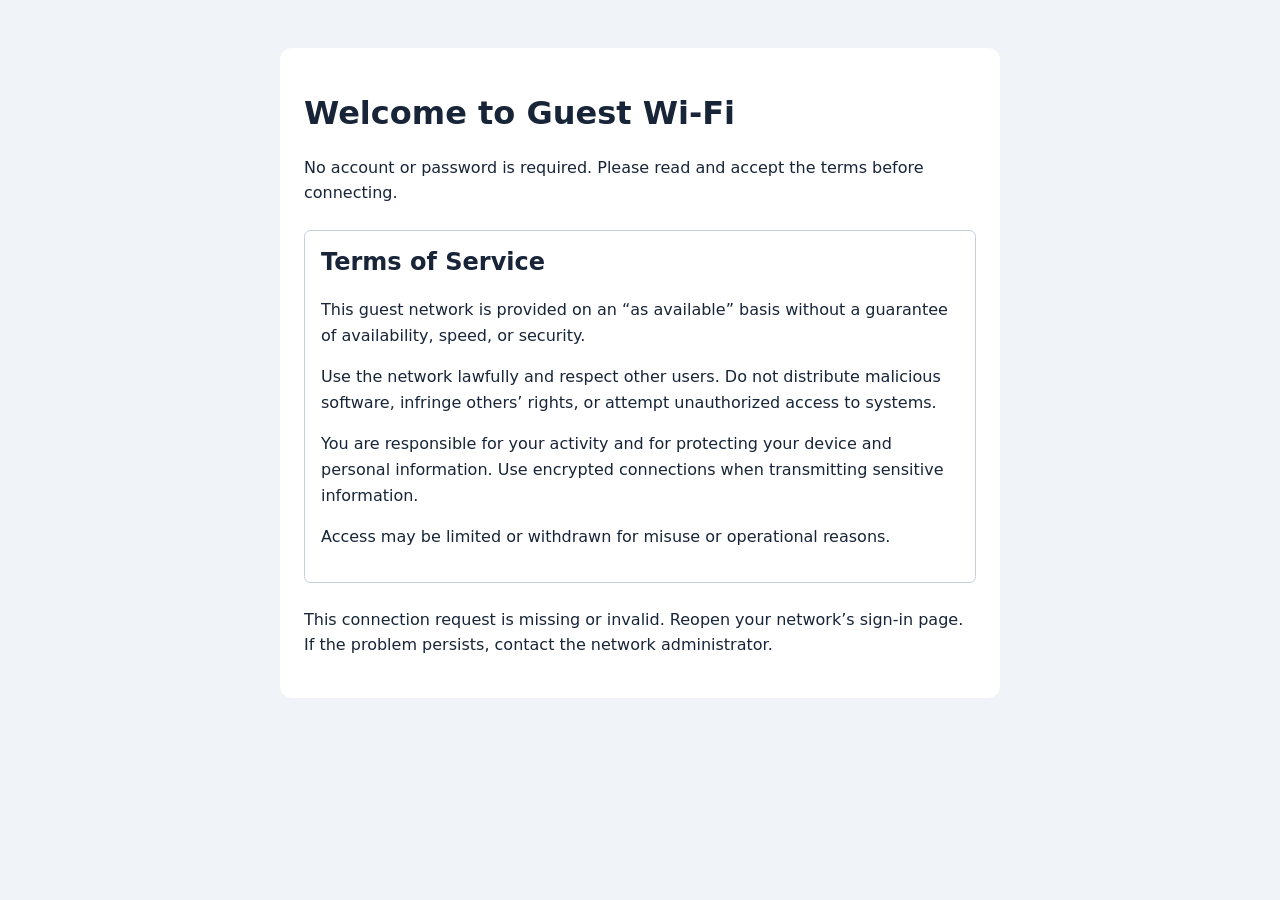
==== index.html @ 50916c89 "Add static FortiGate terms-only captive portal Co-authored-by: BartelLuis <81250959+BartelLuis@users" ====
<!doctype html>
<html lang="en">
<head>
  <meta charset="utf-8">
  <meta name="viewport" content="width=device-width, initial-scale=1">
  <meta name="referrer" content="no-referrer">
  <title>Guest Wi-Fi — Terms of Service</title>
  <link rel="stylesheet" href="styles.css">
  <script src="config.js" defer></script>
  <script src="portal.js" defer></script>
</head>
<body>
  <main>
    <h1>Welcome to Guest Wi-Fi</h1>
    <p>No account or password is required. Please read and accept the terms before connecting.</p>
    <section aria-labelledby="terms-title">
      <h2 id="terms-title">Terms of Service</h2>
      <p>This guest network is provided on an “as available” basis without a guarantee of availability, speed, or security.</p>
      <p>Use the network lawfully and respect other users. Do not distribute malicious software, infringe others’ rights, or attempt unauthorized access to systems.</p>
      <p>You are responsible for your activity and for protecting your device and personal information. Use encrypted connections when transmitting sensitive information.</p>
      <p>Access may be limited or withdrawn for misuse or operational reasons.</p>
    </section>
    <p id="status" role="status" aria-live="polite">Checking your connection request…</p>
    <noscript><p>JavaScript is required to connect. Enable it and reopen the network’s sign-in page.</p></noscript>
    <form id="accept-form" method="post" hidden>
      <input type="hidden" name="magic" id="magic">
      <input type="hidden" name="4Tredir" id="redirect">
      <input type="hidden" name="answer" value="1">
      <label><input type="checkbox" id="agree" required> I have read and accept the Terms of Service.</label>
      <div class="actions">
        <button type="submit" id="connect" disabled>Accept and connect</button>
        <button type="button" id="decline">Decline</button>
      </div>
    </form>
  </main>
</body>
</html>
---- styles.css ----
:root {
  font-family: system-ui, sans-serif;
  color: #182538;
  background: #f0f3f7;
  line-height: 1.6;
}

body { margin: 0; padding: 1rem; }
main { max-width: 42rem; margin: 2rem auto; padding: 1.5rem; background: white; border-radius: .75rem; }
h1, h2 { line-height: 1.25; }
section { border: 1px solid #c5ceda; border-radius: .4rem; padding: 1rem; margin: 1.5rem 0; }
section h2 { margin-top: 0; }
label { display: block; }
input[type="checkbox"] { width: 1.2rem; height: 1.2rem; vertical-align: middle; }
.actions { display: flex; flex-wrap: wrap; gap: .75rem; margin-top: 1rem; }
button { padding: .8rem 1.2rem; font: inherit; border: 1px solid #475569; border-radius: .4rem; cursor: pointer; }
button[type="submit"] { color: white; background: #164b97; }
button:disabled { opacity: .55; cursor: not-allowed; }
:focus-visible { outline: 3px solid #ae5800; outline-offset: 3px; }
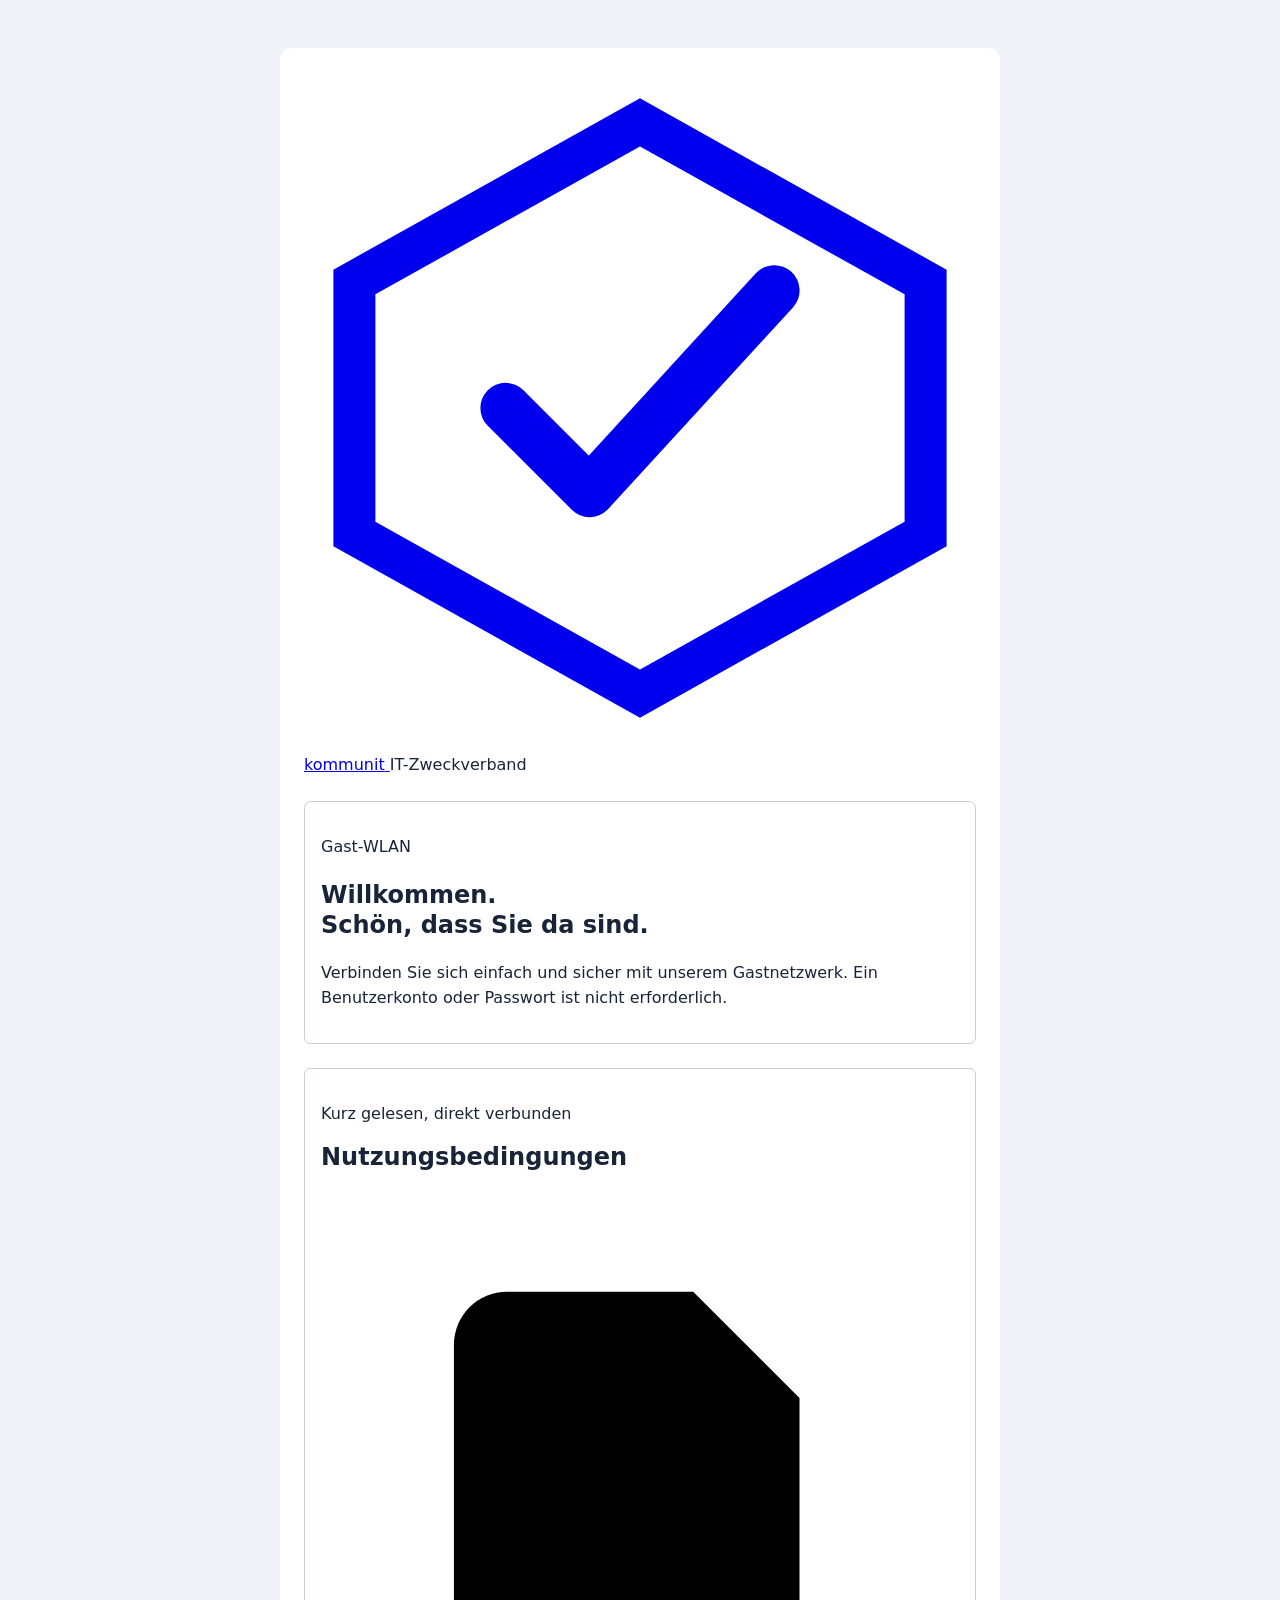
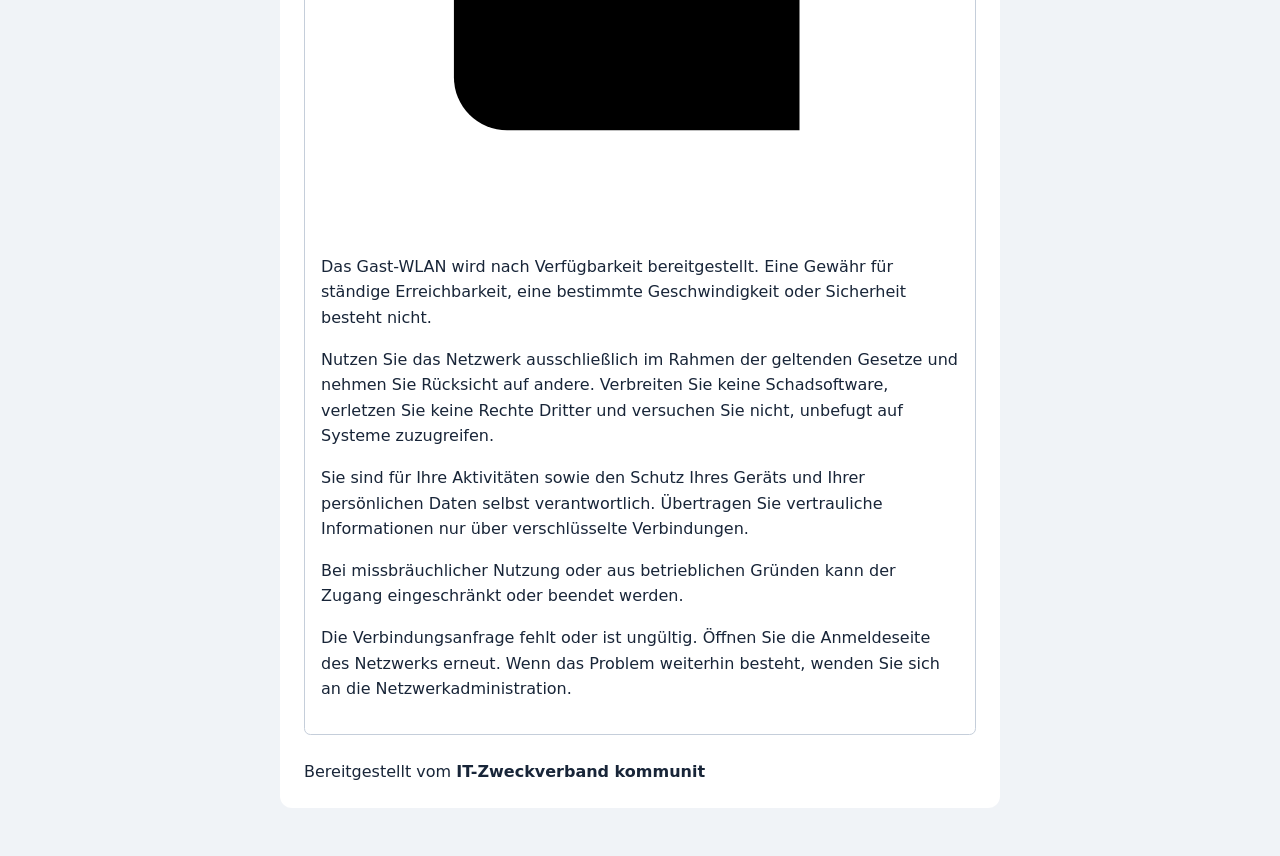
==== commit a2ac2699: "Localize guest portal in German Co-authored-by: BartelLuis <81250959+BartelLuis@users.noreply.github" ====
--- a/index.html
+++ b/index.html
@@ -1,37 +1,70 @@
 <!doctype html>
-<html lang="en">
+<html lang="de">
 <head>
   <meta charset="utf-8">
   <meta name="viewport" content="width=device-width, initial-scale=1">
   <meta name="referrer" content="no-referrer">
-  <title>Guest Wi-Fi — Terms of Service</title>
+  <meta name="theme-color" content="#f4f7f8">
+  <meta name="description" content="Nutzungsbedingungen für das Gast-WLAN des IT-Zweckverbands kommunit.">
+  <title>Gast-WLAN — Nutzungsbedingungen</title>
   <link rel="stylesheet" href="styles.css">
   <script src="config.js" defer></script>
   <script src="portal.js" defer></script>
 </head>
 <body>
-  <main>
-    <h1>Welcome to Guest Wi-Fi</h1>
-    <p>No account or password is required. Please read and accept the terms before connecting.</p>
-    <section aria-labelledby="terms-title">
-      <h2 id="terms-title">Terms of Service</h2>
-      <p>This guest network is provided on an “as available” basis without a guarantee of availability, speed, or security.</p>
-      <p>Use the network lawfully and respect other users. Do not distribute malicious software, infringe others’ rights, or attempt unauthorized access to systems.</p>
-      <p>You are responsible for your activity and for protecting your device and personal information. Use encrypted connections when transmitting sensitive information.</p>
-      <p>Access may be limited or withdrawn for misuse or operational reasons.</p>
+  <main class="page">
+    <header class="brand" aria-label="IT-Zweckverband kommunit">
+      <a class="brand-mark" href="#" aria-label="kommunit">
+        <svg viewBox="0 0 40 40" aria-hidden="true">
+          <path d="M20 3 37 12.5v15L20 37 3 27.5v-15L20 3Z" fill="none" stroke="currentColor" stroke-width="2.5"/>
+          <path d="m12 20 5 5 11-12" fill="none" stroke="currentColor" stroke-width="3" stroke-linecap="round" stroke-linejoin="round"/>
+        </svg>
+        <span>kommunit</span>
+      </a>
+      <span class="brand-caption">IT-Zweckverband</span>
+    </header>
+
+    <section class="welcome" aria-labelledby="welcome-title">
+      <p class="eyebrow"><span class="signal" aria-hidden="true"></span> Gast-WLAN</p>
+      <h1 id="welcome-title">Willkommen.<br><span>Schön, dass Sie da sind.</span></h1>
+      <p class="intro">Verbinden Sie sich einfach und sicher mit unserem Gastnetzwerk. Ein Benutzerkonto oder Passwort ist nicht erforderlich.</p>
     </section>
-    <p id="status" role="status" aria-live="polite">Checking your connection request…</p>
-    <noscript><p>JavaScript is required to connect. Enable it and reopen the network’s sign-in page.</p></noscript>
-    <form id="accept-form" method="post" hidden>
-      <input type="hidden" name="magic" id="magic">
-      <input type="hidden" name="4Tredir" id="redirect">
-      <input type="hidden" name="answer" value="1">
-      <label><input type="checkbox" id="agree" required> I have read and accept the Terms of Service.</label>
-      <div class="actions">
-        <button type="submit" id="connect" disabled>Accept and connect</button>
-        <button type="button" id="decline">Decline</button>
+
+    <section class="terms-card" aria-labelledby="terms-title">
+      <div class="card-heading">
+        <div>
+          <p class="eyebrow">Kurz gelesen, direkt verbunden</p>
+          <h2 id="terms-title">Nutzungsbedingungen</h2>
+        </div>
+        <span class="card-icon" aria-hidden="true">
+          <svg viewBox="0 0 24 24">
+            <path d="M7 3.75h7l4 4v12.5H7a2 2 0 0 1-2-2v-12.5a2 2 0 0 1 2-2Z"/>
+            <path d="M14 4v4h4M8.5 13h7M8.5 16.5h7"/>
+          </svg>
+        </span>
       </div>
-    </form>
+      <div class="terms-copy">
+        <p>Das Gast-WLAN wird nach Verfügbarkeit bereitgestellt. Eine Gewähr für ständige Erreichbarkeit, eine bestimmte Geschwindigkeit oder Sicherheit besteht nicht.</p>
+        <p>Nutzen Sie das Netzwerk ausschließlich im Rahmen der geltenden Gesetze und nehmen Sie Rücksicht auf andere. Verbreiten Sie keine Schadsoftware, verletzen Sie keine Rechte Dritter und versuchen Sie nicht, unbefugt auf Systeme zuzugreifen.</p>
+        <p>Sie sind für Ihre Aktivitäten sowie den Schutz Ihres Geräts und Ihrer persönlichen Daten selbst verantwortlich. Übertragen Sie vertrauliche Informationen nur über verschlüsselte Verbindungen.</p>
+        <p>Bei missbräuchlicher Nutzung oder aus betrieblichen Gründen kann der Zugang eingeschränkt oder beendet werden.</p>
+      </div>
+
+      <p id="status" class="status" role="status" aria-live="polite">Ihre Verbindungsanfrage wird geprüft …</p>
+      <noscript><p class="notice">Zum Verbinden muss JavaScript aktiviert sein. Öffnen Sie anschließend die Anmeldeseite des Netzwerks erneut.</p></noscript>
+      <form id="accept-form" method="post" hidden>
+        <input type="hidden" name="magic" id="magic">
+        <input type="hidden" name="4Tredir" id="redirect">
+        <input type="hidden" name="answer" value="1">
+        <label class="consent"><input type="checkbox" id="agree" required> <span>Ich habe die Nutzungsbedingungen gelesen und akzeptiere sie.</span></label>
+        <div class="actions">
+          <button type="submit" id="connect" disabled>Akzeptieren und verbinden <span aria-hidden="true">→</span></button>
+          <button type="button" id="decline">Ablehnen</button>
+        </div>
+      </form>
+    </section>
+
+    <footer>Bereitgestellt vom <strong>IT-Zweckverband kommunit</strong></footer>
   </main>
 </body>
 </html>
